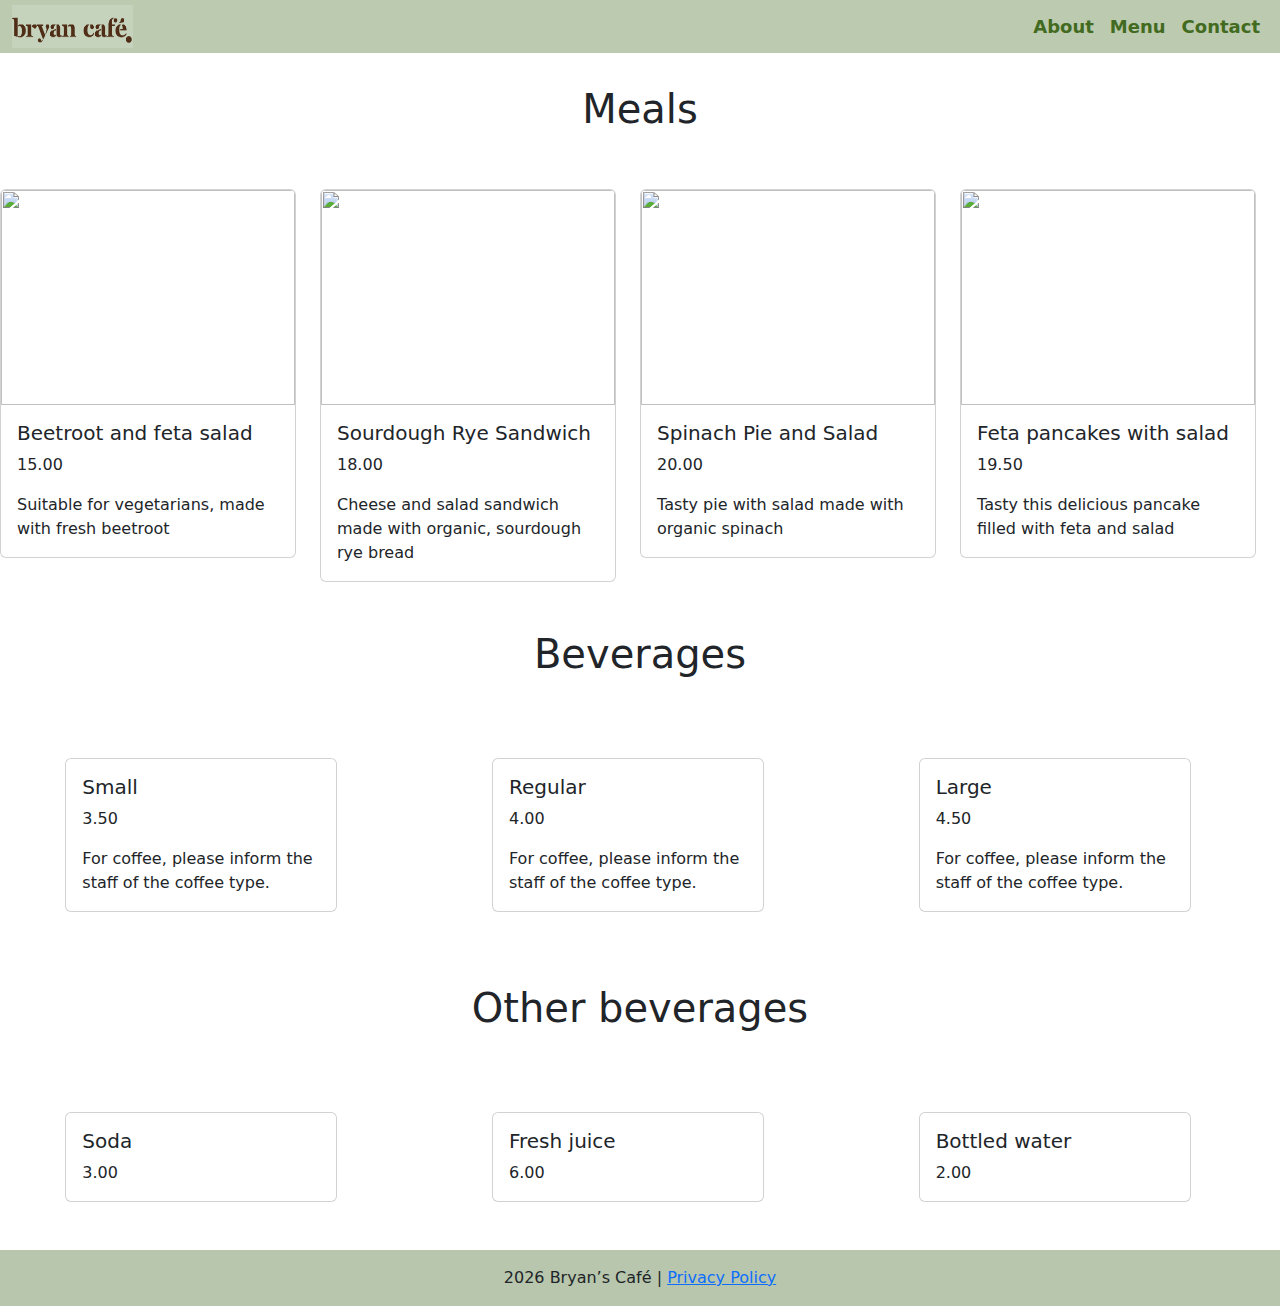
==== menu.html @ 1a7187da "commit inital" ====
<!DOCTYPE html>
<html lang="en">

<head>
  <meta charset="UTF-8">
  <meta name="viewport" content="width=device-width, initial-scale=1.0">

  <title>Menu</title>

  <link rel="stylesheet" href="style.css">

  <!-- Latest compiled and minified CSS -->
  <link href="https://cdn.jsdelivr.net/npm/bootstrap@5.3.3/dist/css/bootstrap.min.css" rel="stylesheet">
  <!-- Latest compiled JavaScript -->
  <script src="https://cdn.jsdelivr.net/npm/bootstrap@5.3.3/dist/js/bootstrap.bundle.min.js"></script>

  <script>
    //Meals
    async function loadXML() {

      try {
        // Fetch the XML file
        const response = await fetch('menuMeal.xml');

        // Ensure the response is successful
        if (!response.ok) {
          throw new Error('Network response was not OK');
        }

        // Get the XML text
        const xmlText = await response.text();

        // Parse the XML string into a DOM object
        const parser = new DOMParser();
        const xmlDoc = parser.parseFromString(xmlText, 'application/xml');

        // Access the XML data
        const items = xmlDoc.getElementsByTagName('item');

        // Display the data in HTML
        let output = '<div class="row">';
        for (let i = 0; i < items.length; i++) {
          const name = items[i].getElementsByTagName('name')[0].textContent;
          const price = items[i].getElementsByTagName('price')[0].textContent;
          const image = items[i].getElementsByTagName('image')[0].textContent;
          const description = items[i].getElementsByTagName('description')[0].textContent;

          output += `<div class="col-md-3  ">
          <div class="card">
              <img src="${image}" class="card-img-top" style="height: 215px;">
                <div class="card-body">
                  <h5 class="card-title">${name}</h5>
                  <p class="card-text">${price}</p>
                  <p class="card-text">${description}</p>
                </div>
            </div>
            </div>`;

        }
        output += '</div>';

        // Insert the output into the HTML
        document.getElementById('xml-content-meals').innerHTML = output;

      } catch (error) {
        console.error('Error loading XML:', error);
      }

    }

    //Beverages
    async function loadXML2() {

      try {
        // Fetch the XML file
        const response = await fetch('menuBeverages.xml');

        // Ensure the response is successful
        if (!response.ok) {
          throw new Error('Network response was not OK');
        }

        // Get the XML text
        const xmlText = await response.text();

        // Parse the XML string into a DOM object
        const parser = new DOMParser();
        const xmlDoc = parser.parseFromString(xmlText, 'application/xml');

        // Access the XML data
        const items = xmlDoc.getElementsByTagName('item');

        // Display the data in HTML
        let output = '<div class="row ">';
        for (let i = 0; i < items.length; i++) {
          const size = items[i].getElementsByTagName('size')[0].textContent;
          const price = items[i].getElementsByTagName('price')[0].textContent;
          const description = items[i].getElementsByTagName('description')[0].textContent;

          output += `<div class="col-md-3 col-6 mx-auto p-4">
          <div class="card ">
                <div class="card-body">
                  <h5 class="card-title">${size}</h5>
                  <p class="card-text">${price}</p>
                  <p class="card-text">${description}</p>
                </div>
            </div>
            </div>`;

        }
        output += '</div>';

        // Insert the output into the HTML
        document.getElementById('xml-content-beverages').innerHTML = output;

      } catch (error) {
        console.error('Error loading XML:', error);
      }

    }

    //Others
    async function loadXML3() {

      try {
        // Fetch the XML file
        const response = await fetch('menuOthers.xml');

        // Ensure the response is successful
        if (!response.ok) {
          throw new Error('Network response was not OK');
        }

        // Get the XML text
        const xmlText = await response.text();

        // Parse the XML string into a DOM object
        const parser = new DOMParser();
        const xmlDoc = parser.parseFromString(xmlText, 'application/xml');

        // Access the XML data
        const items = xmlDoc.getElementsByTagName('item');

        // Display the data in HTML
        let output = '<div class="row ">';
        for (let i = 0; i < items.length; i++) {
          const name = items[i].getElementsByTagName('name')[0].textContent;
          const price = items[i].getElementsByTagName('price')[0].textContent;

          output += `<div class="col-md-3 col-6 mx-auto p-4">
          <div class="card ">
                <div class="card-body">
                  <h5 class="card-title">${name}</h5>
                  <p class="card-text">${price}</p>
                </div>
            </div>
            </div>`;

        }
        output += '</div>';

        // Insert the output into the HTML
        document.getElementById('xml-content-others').innerHTML = output;

      } catch (error) {
        console.error('Error loading XML:', error);
      }

    }


    // Load the XML data when the page loads
    //window.onload = loadXML;
    window.onload = function () {
      loadXML();
      loadXML2();
      loadXML3();
    };
  </script>

</head>

<body>


  <nav class="navbar navbar-expand-sm " style="padding-top: 0%;">

    <div class="container-fluid " style="background-color: #436b1f5b;  ">
      <a class="navbar-brand" href="index.html">
        <img src="Images/Logo Bryan’s Café.png" alt="Logo" style="width:121px;height:43px">
      </a>

      <ul class="navbar-nav ">
        <li class="nav-item ">
          <a class="nav-link active ;" href="index.html"
            style="color: #426B1F; font-size: large; font-weight: bold;  ">About</a>
        </li>
        <li class="nav-item ">
          <a class="nav-link" href="menu.html" style="color: #426B1F; font-size: large; font-weight: bold;">Menu</a>
        </li>
        <li class="nav-item ">
          <a class="nav-link" href="contact.html"
            style="color: #426B1F; font-size: large; font-weight: bold;">Contact</a>
        </li>
      </ul>
    </div>
  </nav>

  <h1 class="text-center py-4">Meals</h1>

  <div id="xml-content-meals" class="row py-4">Loading XML data... </div>

  <h1 class="text-center py-4">Beverages</h1>

  <div id="xml-content-beverages" class="row py-4">Loading XML data... </div>

  <h1 class="text-center py-4">Other beverages</h1>

  <div id="xml-content-others" class="row py-4">Loading XML data... </div>


  <footer class="bg-light text-center text-lg-start">
    <div class="text-center p-3" style="background-color: #436b1f5b; "><span id="current-year"></span> Bryan’s Café
      | <a href="privacypolicy.html" target="_blank">Privacy Policy</a>
    </div>

    <script>
      document.getElementById("current-year").textContent = new Date().getFullYear();
    </script>
  </footer>

  <script src="https://code.jquery.com/jquery-3.5.1.slim.min.js"></script>
  <script src="https://cdn.jsdelivr.net/npm/@popperjs/core@2.11.6/dist/umd/popper.min.js"></script>
  <script src="https://stackpath.bootstrapcdn.com/bootstrap/4.5.2/js/bootstrap.min.js"></script>

</body>

</html>
---- style.css ----
@media (max-width: 576px) {
    .custom-class {
      font-size: 14px;
    }
  }
  
  @media (min-width: 768px) {
    .custom-class {
      font-size: 18px;
    }
  }
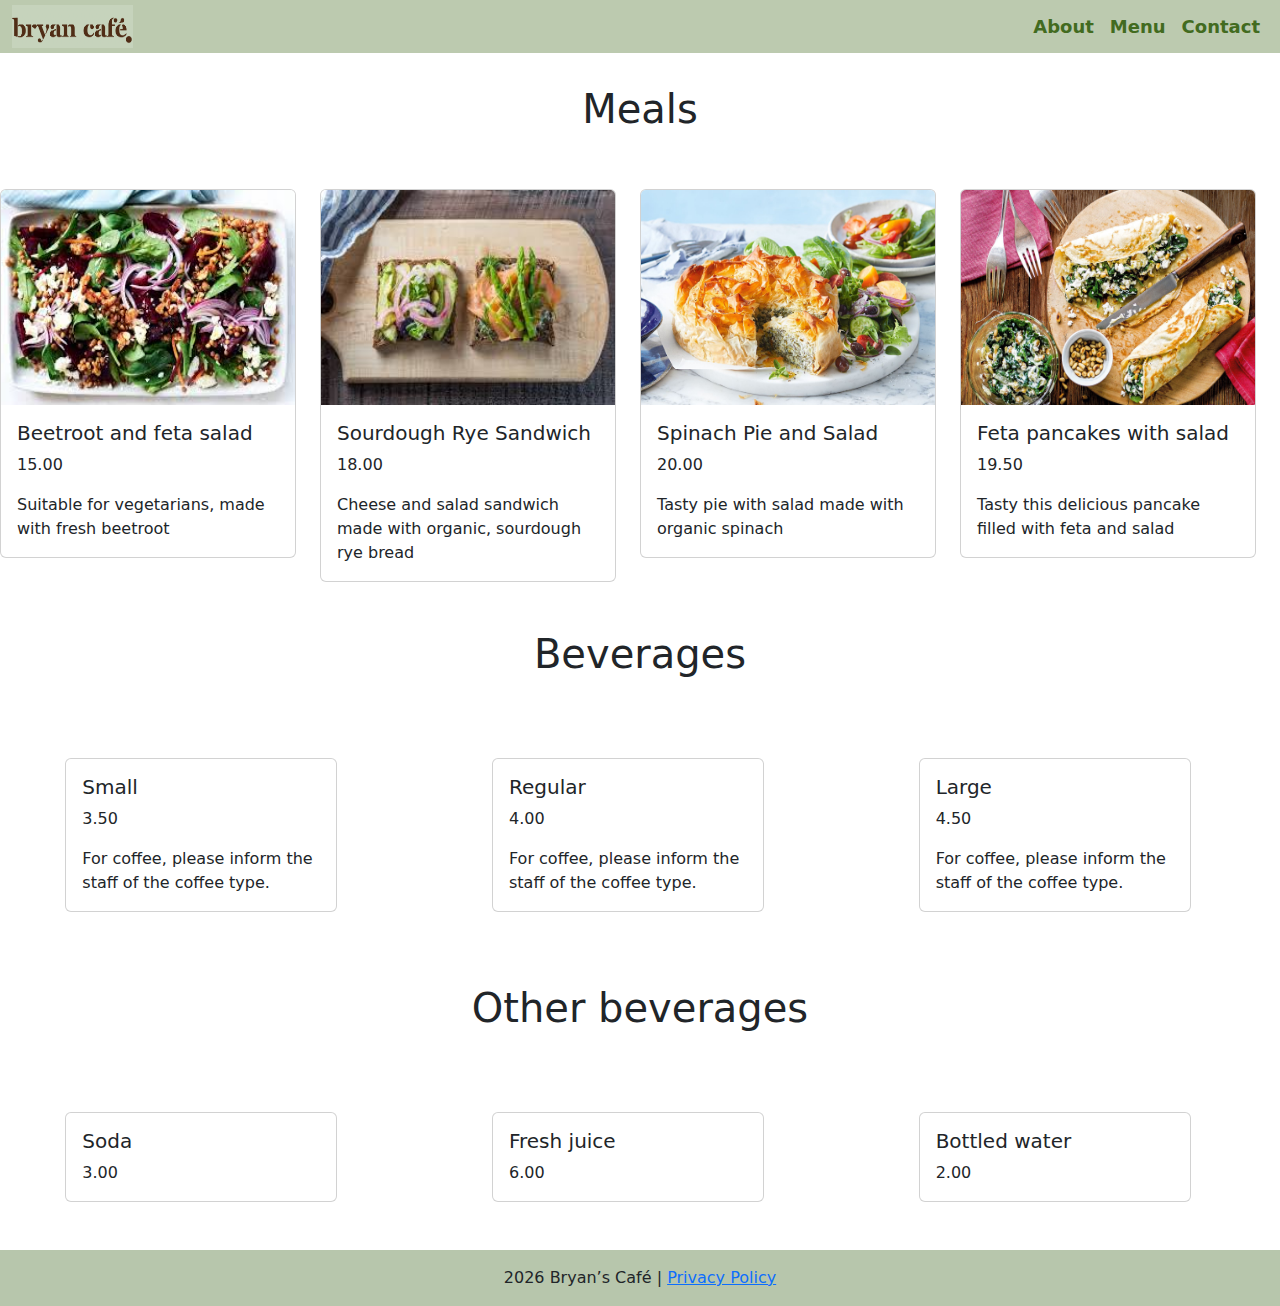
==== commit 6162f762: "adjusted the xml" ====
--- a/menu.html
+++ b/menu.html
@@ -20,7 +20,7 @@
 
       try {
         // Fetch the XML file
-        const response = await fetch('menuMeal.xml');
+        const response = await fetch('menu.xml');
 
         // Ensure the response is successful
         if (!response.ok) {
@@ -35,7 +35,7 @@
         const xmlDoc = parser.parseFromString(xmlText, 'application/xml');
 
         // Access the XML data
-        const items = xmlDoc.getElementsByTagName('item');
+        const items = xmlDoc.getElementsByTagName('meal');
 
         // Display the data in HTML
         let output = '<div class="row">';
@@ -73,7 +73,7 @@
 
       try {
         // Fetch the XML file
-        const response = await fetch('menuBeverages.xml');
+        const response = await fetch('menu.xml');
 
         // Ensure the response is successful
         if (!response.ok) {
@@ -88,7 +88,7 @@
         const xmlDoc = parser.parseFromString(xmlText, 'application/xml');
 
         // Access the XML data
-        const items = xmlDoc.getElementsByTagName('item');
+        const items = xmlDoc.getElementsByTagName('beverages');
 
         // Display the data in HTML
         let output = '<div class="row ">';
@@ -124,7 +124,7 @@
 
       try {
         // Fetch the XML file
-        const response = await fetch('menuOthers.xml');
+        const response = await fetch('menu.xml');
 
         // Ensure the response is successful
         if (!response.ok) {
@@ -139,7 +139,7 @@
         const xmlDoc = parser.parseFromString(xmlText, 'application/xml');
 
         // Access the XML data
-        const items = xmlDoc.getElementsByTagName('item');
+        const items = xmlDoc.getElementsByTagName('others');
 
         // Display the data in HTML
         let output = '<div class="row ">';
